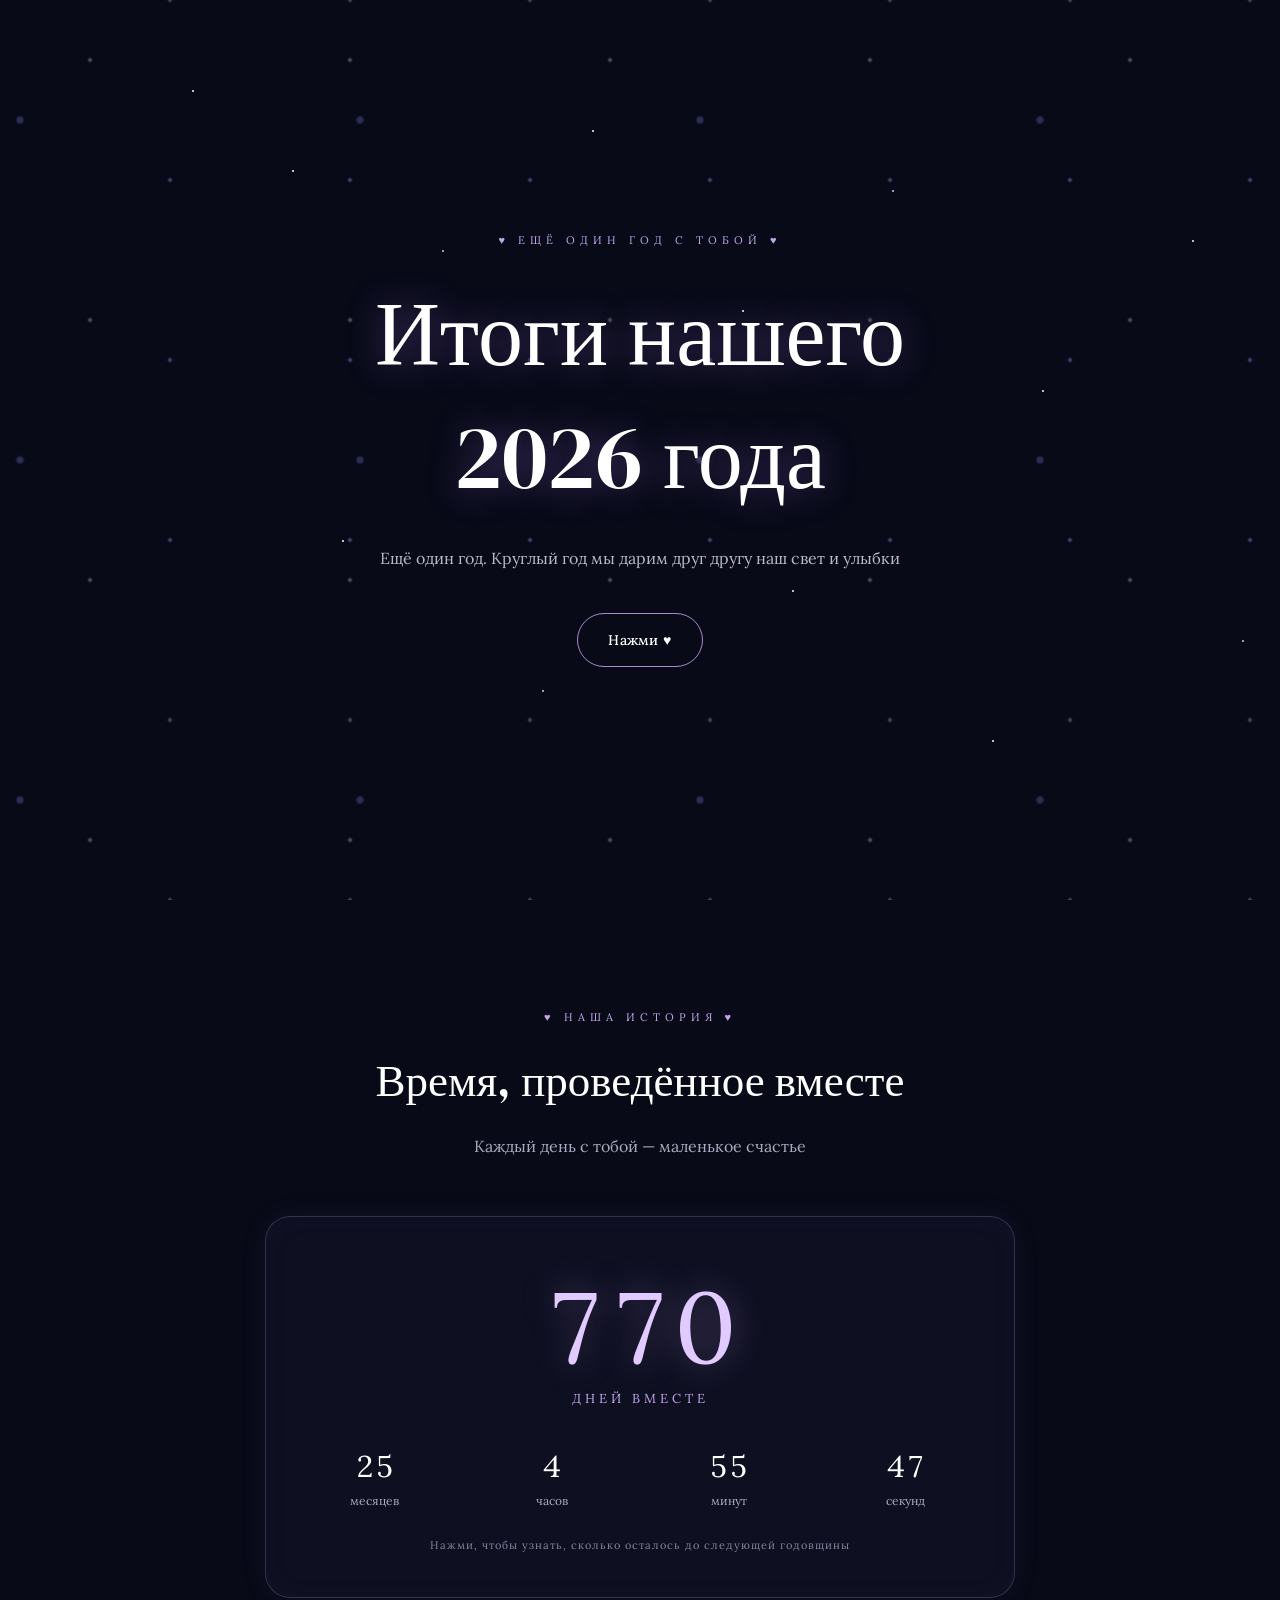
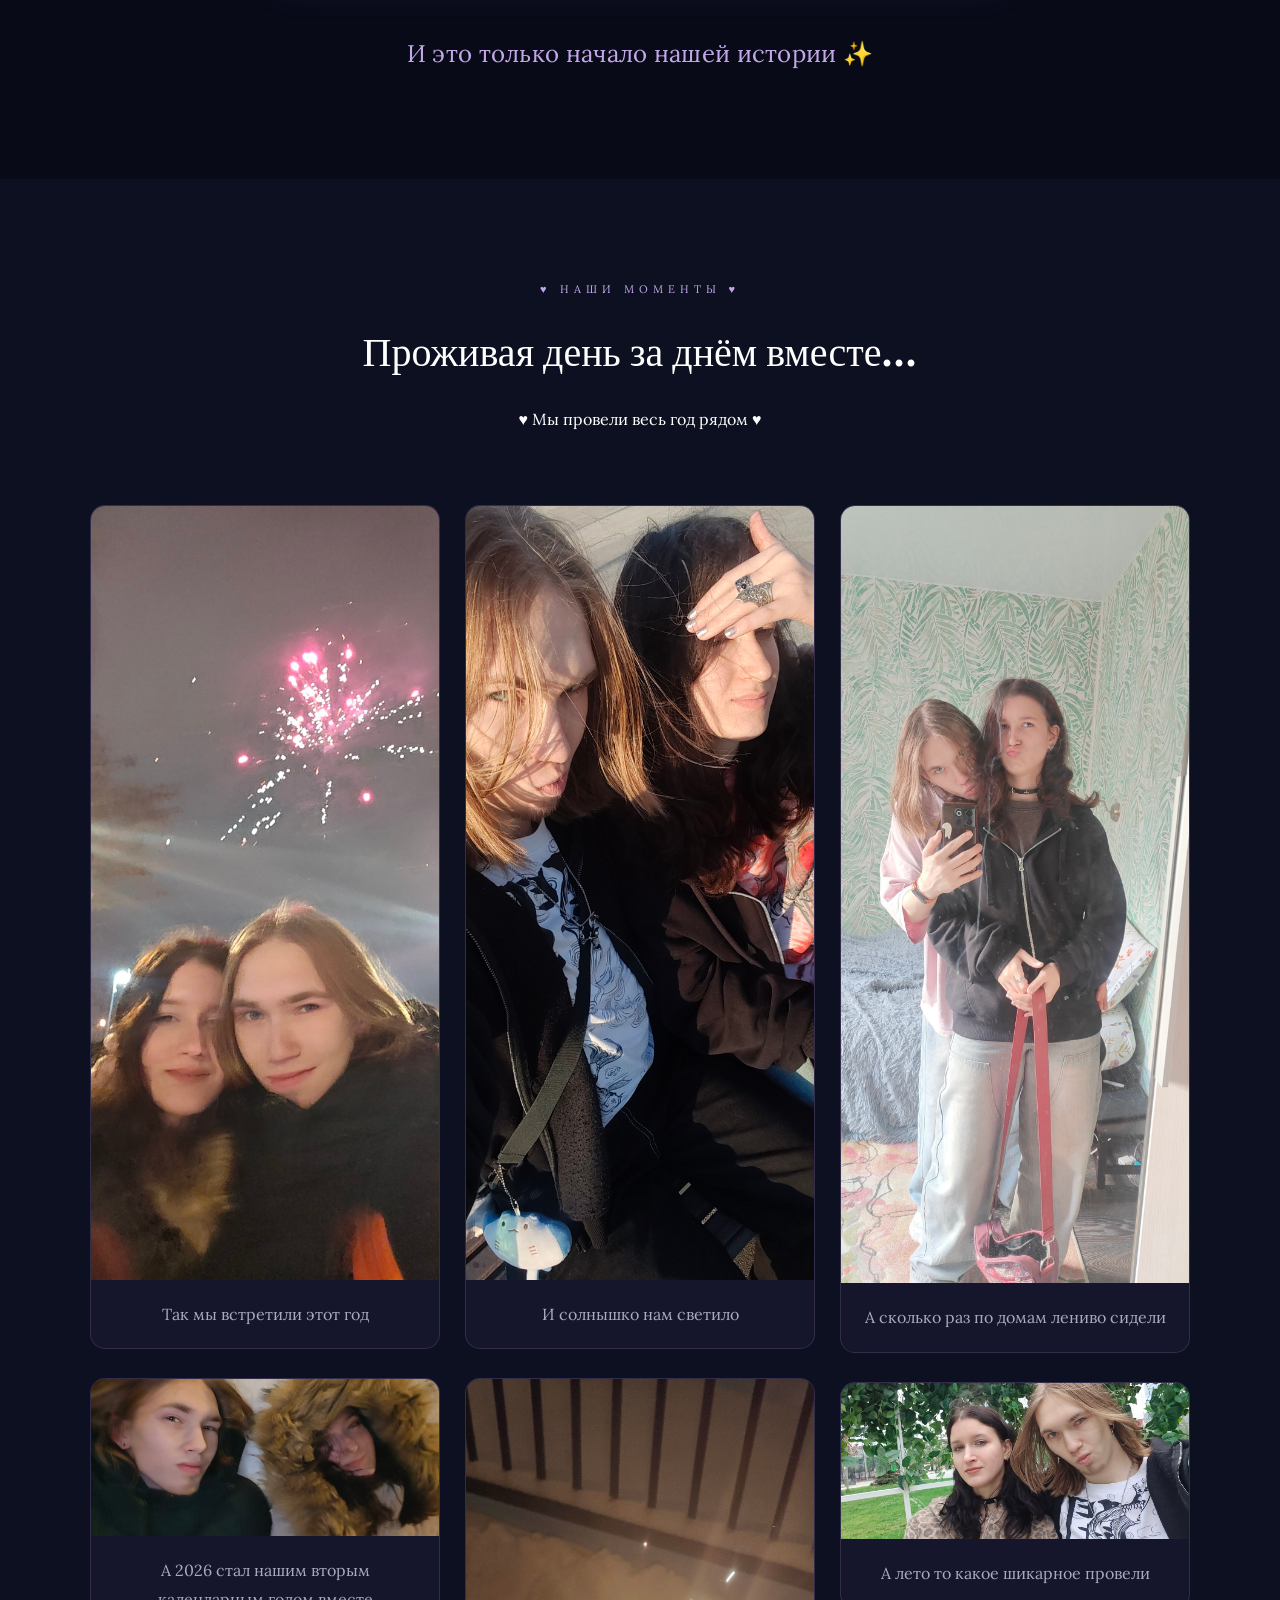
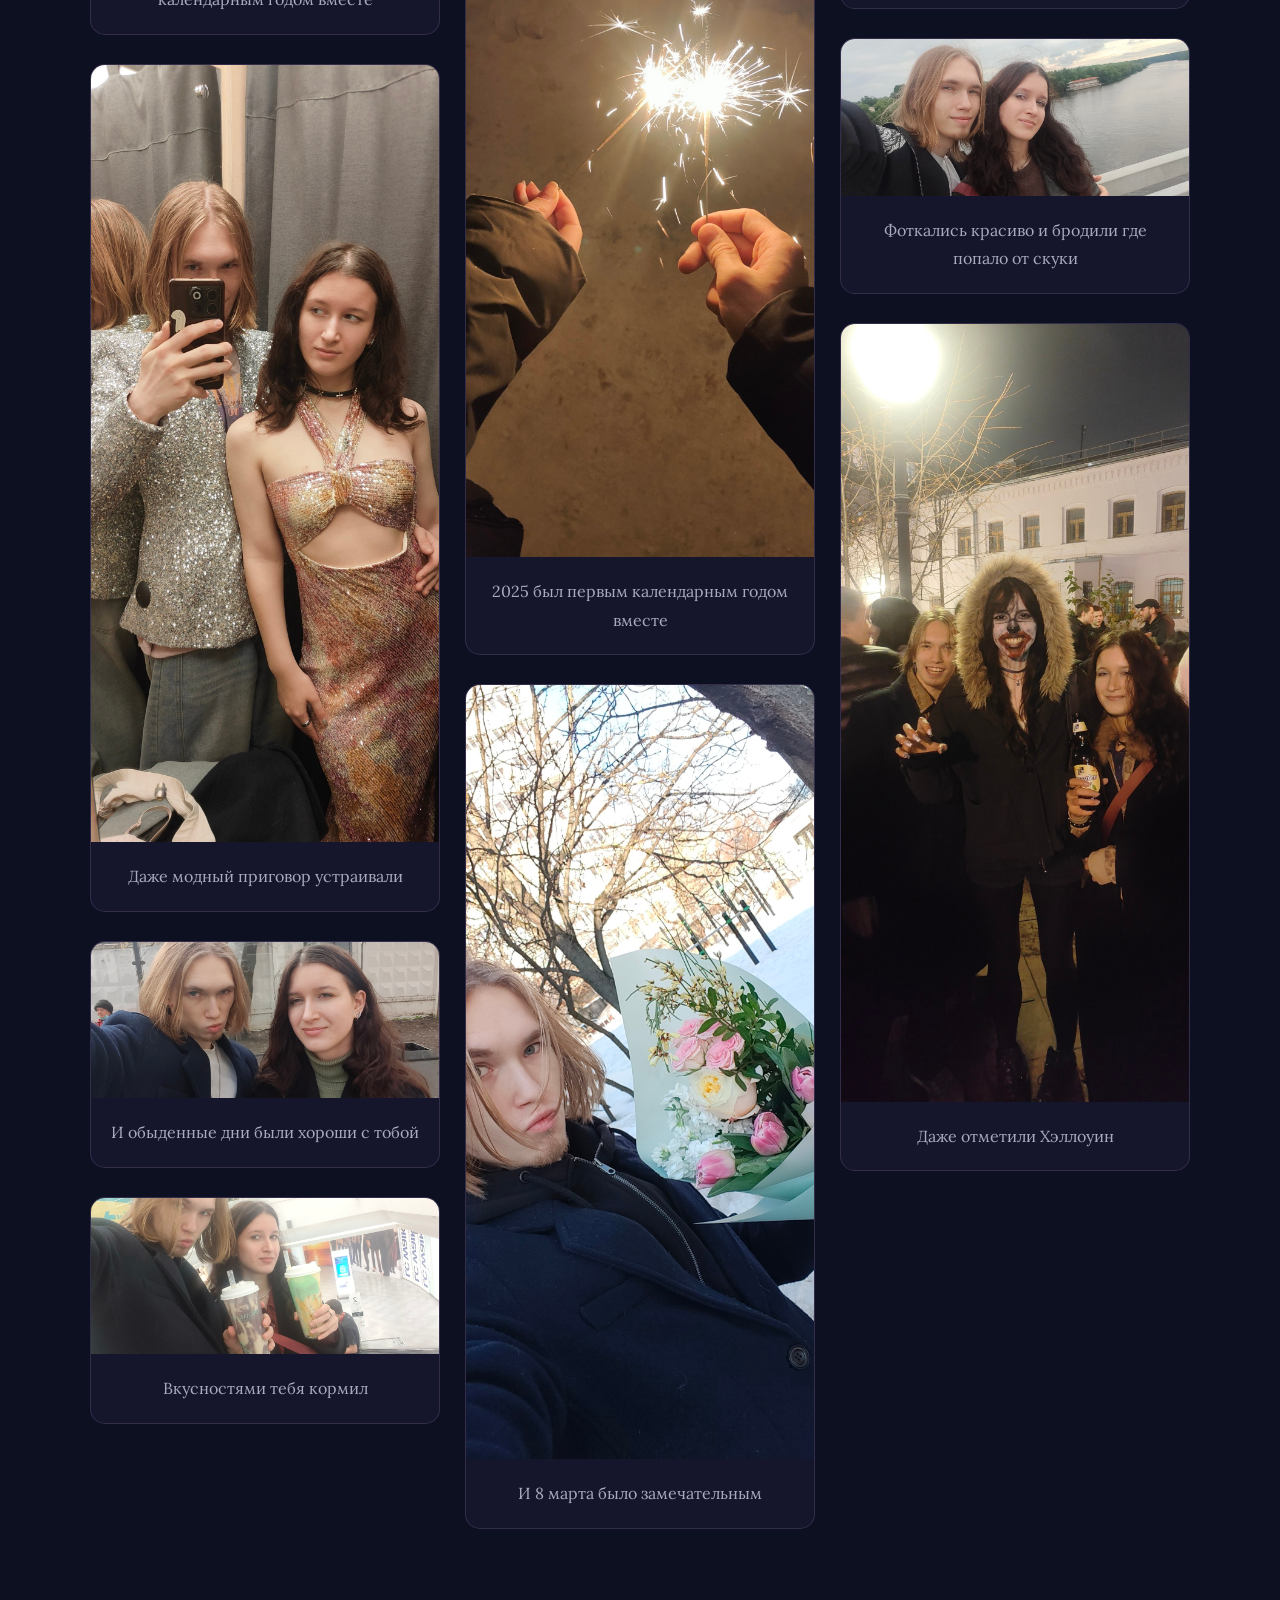
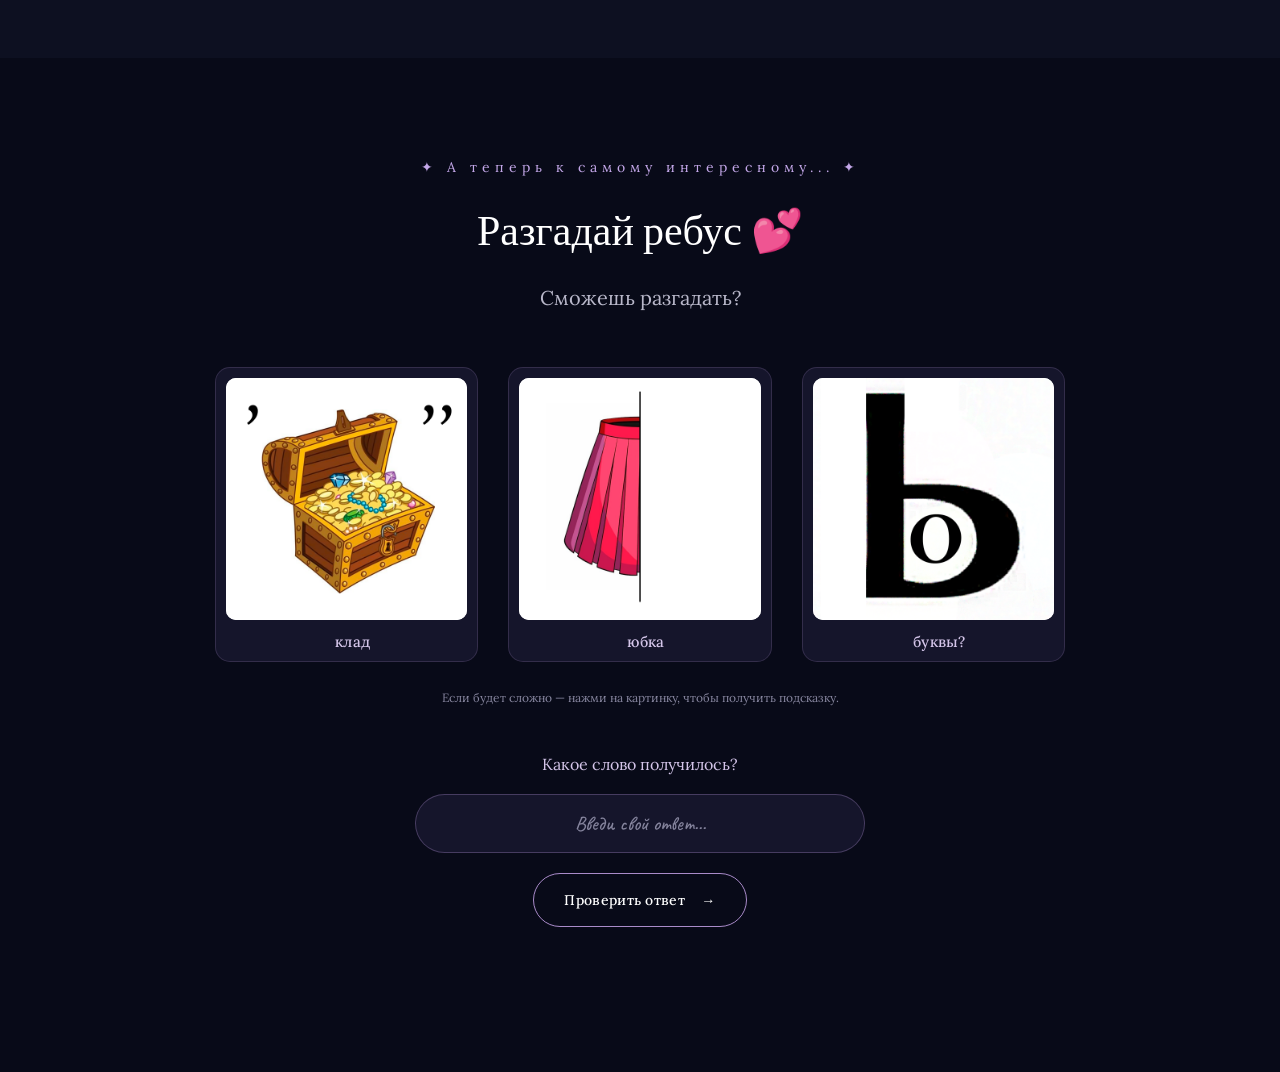
==== ourpersonaluniverse/ourpersonaluniverse.html @ 3a6b5d6d "Initial OPS website" ====
<!DOCTYPE html>
<html lang="ru">
<head>
    <meta charset="UTF-8">
    <meta name="viewport" content="width=device-width, initial-scale=1.0">
    <title>Итоги нашего 2026 года</title>
    <link rel="stylesheet" href="css/style.css">
    <link rel="stylesheet" href="progress.css">
</head>
<body>

    <div class="stars"></div>

    <main class="hero">
        <div class="content">
            <p class="subtitle">♥ ЕЩЁ ОДИН ГОД С ТОБОЙ ♥</p>

            <h1>Итоги нашего 2026 года</h1>

            <p class="description">
                Ещё один год. Круглый год
                мы дарим друг другу наш свет и улыбки
            </p>

            <button id="startButton">
                Нажми ♥
            </button>
        </div>

    </main>

    
<!-- СЧЁТЧИК НАШЕГО ВРЕМЕНИ -->
<section class="counter-section" id="counter">

    <p class="subtitle">♥ НАША ИСТОРИЯ ♥</p>

    <h2>Время, проведённое вместе</h2>

    <p class="counter-description">
        Каждый день с тобой — маленькое счастье
    </p>

    
<div class="counter-container" id="counterCard"
     role="button" tabindex="0"
     aria-label="Переключить счётчик времени">

    <div class="counter-main">
        <span id="days">0</span>
        <p id="mainLabel">дней вместе</p>
    </div>

    <div class="counter-details">

        <div class="counter-item" id="monthsItem">
            <span id="months">0</span>
            <p>месяцев</p>
        </div>

        <div class="counter-item">
            <span id="hours">0</span>
            <p>часов</p>
        </div>

        <div class="counter-item">
            <span id="minutes">0</span>
            <p>минут</p>
        </div>

        <div class="counter-item">
            <span id="seconds">0</span>
            <p>секунд</p>
        </div>

    </div>

    <p class="counter-hint" id="counterHint">
        Нажми, чтобы узнать, сколько осталось до следующей годовщины
    </p>

</div>


    <p class="counter-footer">
        И это только начало нашей истории ✨
    </p>

</section>


    <section class="memories" id="memories">
        <p class="subtitle">♥ НАШИ МОМЕНТЫ ♥</p>
        <h2>Проживая день за днём вместе...</h2>
        <p>♥ Мы провели весь год рядом ♥</p>
        <div class="gallery">

        <div class="photo-card">
            <img src="images/photo1.jpg" alt="Наше воспоминание">
            
            <p>Так мы встретили этот год</p>
        </div>

        <div class="photo-card">
            <img src="images/photo2.jpg" alt="Наше воспоминание">
            <p>А 2026 стал нашим вторым календарным годом вместе</p>
        </div>

        <div class="photo-card">
            <img src="images/photo3.jpg" alt="Наше воспоминание">
            <p>Даже модный приговор устраивали</p>
        </div>

        <div class="photo-card">
            <img src="images/photo4.jpg" alt="Наше воспоминание">
            
            <p>И обыденные дни были хороши с тобой</p>
        </div>

        <div class="photo-card">
            <img src="images/photo5.jpg" alt="Наше воспоминание">
            <p>Вкусностями тебя кормил</p>
        </div>

        <div class="photo-card">
            <img src="images/photo6.jpg" alt="Наше воспоминание">
            <p>И солнышко нам светило</p>
        </div>

        <div class="photo-card">
            <img src="images/photo7.jpg" alt="Наше воспоминание">
            
            <p>2025 был первым календарным годом вместе</p>
        </div>

        <div class="photo-card">
            <img src="images/photo8.jpg" alt="Наше воспоминание">
            <p>И 8 марта было замечательным</p>
        </div>

        <div class="photo-card">
            <img src="images/photo9.jpg" alt="Наше воспоминание">
            <p>А сколько раз по домам лениво сидели</p>
        </div>

        <div class="photo-card">
            <img src="images/photo10.jpg" alt="Наше воспоминание">
            
            <p>А лето то какое шикарное провели</p>
        </div>

        <div class="photo-card">
            <img src="images/photo11.jpg" alt="Наше воспоминание">
            <p>Фоткались красиво и бродили где попало от скуки</p>
        </div>

        <div class="photo-card">
            <img src="images/photo12.jpg" alt="Наше воспоминание">
            <p>Даже отметили Хэллоуин</p>
        </div>

    </div>
    </section>
<!-- ФИНАЛЬНЫЙ РЕБУС -->

<section class="riddle-section" id="riddle">

    <p class="subtitle">✦ А теперь к самому интересному... ✦</p>

    <h2>Разгадай ребус 💕</h2>

    <p class="riddle-description">
        Сможешь разгадать?
    </p>

    <!-- КАРТИНКИ РЕБУСА -->

    <div class="riddle-grid">

        <button class="riddle-card" type="button"
                data-image="rebus/rebus1.png"
                data-hint="С какой стороны находятся апострофы, с той и убираем буквы. Что останется?">

            <img src="rebus/rebus1.png" alt="Клад">
            <span>клад</span>

        </button>

        <button class="riddle-card" type="button"
                data-image="rebus/rebus2.png"
                data-hint="В слове «ЮБКА» четыре буквы. Возьми только его левую половину.">

            <img src="rebus/rebus2.png" alt="Юбка">
            <span>юбка</span>

        </button>

        <button class="riddle-card" type="button"
                data-image="rebus/rebus3.png"
                data-hint="Одна буква находится внутри другой. Прочитай расположение букв вслух.">

            <img src="rebus/rebus3.png" alt="Третья часть ребуса">
            <span>буквы?</span>

        </button>

    </div>

    <p class="riddle-hint">
        Если будет сложно — нажми на картинку, чтобы получить подсказку.
    </p>

    <!-- ОТВЕТ -->

    <div class="riddle-answer">

        <p class="riddle-question">Какое слово получилось?</p>

        <input
            type="text"
            id="riddleInput"
            placeholder="Введи свой ответ..."
            autocomplete="off"
        >

        <button id="checkRiddle" type="button">
            Проверить ответ
            <span>→</span>
        </button>

        <p id="riddleMessage" aria-live="polite"></p>

        <button id="secretButton" type="button" hidden>
            Открыть подарок ♥
            <span>→</span>
        </button>

    </div>

</section>


<!-- ОКНО С ПЕРЕВОРОТОМ КАРТОЧКИ -->

<div class="riddle-modal" id="riddleModal" hidden>

    <div class="riddle-modal-card">

        <button class="riddle-modal-close"
                id="closeRiddleModal"
                type="button"
                aria-label="Закрыть">
            &times;
        </button>

        <div class="riddle-flip-inner">

            <!-- ЛИЦЕВАЯ СТОРОНА -->

            <div class="riddle-face riddle-front">
                <img src="" alt="Увеличенная картинка ребуса"
                     id="riddleModalImage">
            </div>

            <!-- ОБРАТНАЯ СТОРОНА -->

            <div class="riddle-face riddle-back">
                <p id="riddleModalHint"></p>
            </div>

        </div>

    </div>

</div>

    <!-- Увеличенный просмотр фотографии -->
<div class="lightbox" id="lightbox">
    <button class="close-lightbox" id="closeLightbox">
        &times;
    </button>

    <img src="" alt="Увеличенная фотография" id="lightboxImage">
</div>
    <script src="progress.js"></script>
    <script src="js/script.js"></script>
</body>
</html>
---- ourpersonaluniverse/css/style.css ----
@import url('https://fonts.googleapis.com/css2?family=Caveat:wght@400;500;600;700&family=DM+Serif+Display&family=Lora:wght@400;500;600;700&display=swap');
* {
    margin: 0;
    padding: 0;
    box-sizing: border-box;
}

html {
    scroll-behavior: smooth;
}

body {
    background: #080a18;
    color: #ffffff;
    font-family: 'Lora', serif;
    overflow-x: hidden;
}

h1,
h2,
h3 {
    font-family: 'DM Serif Display', serif;
    font-weight: 500;
}

.hero {
    min-height: 100vh;
    display: flex;
    align-items: center;
    justify-content: center;
    text-align: center;
    position: relative;
    padding: 30px;
}

.content {
    max-width: 650px;
    animation: appear 1.5s ease;
}

.subtitle {
    color: #c3a7e8;
    font-size: 11px;
    letter-spacing: 5px;
    margin-bottom: 25px;
}

h1 {
    font-size: clamp(48px, 10vw, 90px);
    font-weight: 400;
    margin-bottom: 25px;
    text-shadow: 0 0 35px #a77be866;
}

.description {
    color: #b9b8ca;
    font-size: 16px;
    line-height: 1.8;
    margin-bottom: 40px;
}

button {
    background: transparent;
    border: 1px solid #a98bc9;
    border-radius: 30px;
    padding: 17px 30px;
    color: white;
    font-size: 14px;
    cursor: pointer;
    transition: 0.4s;
}

button:hover {
    background: #a98bc9;
    box-shadow: 0 0 30px #a98bc955;
}

button span {
    margin-left: 12px;
}

.scroll-hint {
    position: fixed;
    bottom: 25px;
    color: #85849d;
    font-size: 12px;
}

.arrow {
    margin-top: 20px;
    font-size: 50px;
    animation: float 1s infinite;
}

.memories {
    min-height: 70vh;
    padding: 100px 25px;
    text-align: center;
    background: #0d1021;
}

.memories h2 {
    font-size: clamp(25px, 5vw, 40px);
    font-weight: 400;
    margin-bottom: 25px;
}

.memories p:last-child {
    color: #aaa9bd;
    line-height: 1.8;
}

@keyframes appear {
    from {
        opacity: 0;
        transform: translateY(25px);
    }
    to {
        opacity: 1;
        transform: translateY(0);
    }
}

@keyframes float {
    0%, 100% {
        transform: translateY(0);
    }
    50% {
        transform: translateY(8px);
    }
}

/*--------------------------------------------------------------*/

/* ЗВЁЗДНОЕ НЕБО */

.stars {
    position: fixed;
    inset: 0;
    overflow: hidden;
    pointer-events: none;
    z-index: 0;
}

/* Маленькие звёзды */

.stars::before {
    content: "";
    position: absolute;
    width: 2px;
    height: 2px;
    top: 10%;
    left: 15%;
    border-radius: 50%;
    background: #ffffff;

    box-shadow:
        100px 80px #ffffff,
        250px 160px #c9c5ff,
        400px 40px #ffffff,
        550px 220px #ffffff,
        700px 100px #c9c5ff,
        850px 300px #ffffff,
        1000px 150px #ffffff,
        1150px 50px #c9c5ff,
        1300px 250px #ffffff,
        150px 450px #ffffff,
        350px 600px #c9c5ff,
        600px 500px #ffffff,
        800px 650px #ffffff,
        1050px 550px #c9c5ff,
        1250px 700px #ffffff;

    animation: twinkle 4s ease-in-out infinite alternate;
}

/* Светящиеся частицы */

.stars::after {
    content: "";
    position: absolute;
    inset: -50%;

    background:
        radial-gradient(circle, #bca5ff55 1px, transparent 3px),
        radial-gradient(circle, #ffffff44 1px, transparent 3px),
        radial-gradient(circle, #8e9dff44 2px, transparent 5px);

    background-size:
        180px 180px,
        260px 260px,
        340px 340px;

    background-position:
        0 0,
        80px 120px,
        150px 60px;

    animation: particlesMove 60s linear infinite;
}

/* Мерцание звёзд */

@keyframes twinkle {
    from {
        opacity: 0.3;
        transform: scale(0.8);
    }

    to {
        opacity: 1;
        transform: scale(1.2);
    }
}

/* Медленное движение частиц */

@keyframes particlesMove {
    from {
        transform: translate(0, 0);
    }

    to {
        transform: translate(100px, 150px);
    }
}

/* Содержимое должно быть поверх звёзд */

.content,
.scroll-hint,
.memories > * {
    position: relative;
    z-index: 1;
}

/* ФОТОГАЛЕРЕЯ */

/* ВЕРТИКАЛЬНАЯ ФОТОМОЗАИКА */

.gallery {
    max-width: 1100px;
    margin: 70px auto 0;

    columns: 3;
    column-gap: 25px;
}

.photo-card {
    display: inline-block;
    width: 100%;
    margin-bottom: 25px;

    background: #15152b;
    border: 1px solid #a98bc933;
    border-radius: 15px;
    overflow: hidden;

    break-inside: avoid;
    transition: 0.4s;
}

.photo-card:hover {
    transform: translateY(-5px);
    box-shadow: 0 0 30px #a98bc944;
}

.photo-card img {
    width: 100%;
    height: auto;
    display: block;
}

.photo-card p {
    padding: 20px 15px;
    color: #d4c5e9;
    line-height: 1.6;
}

/* Адаптация под экраны */

@media (max-width: 800px) {
    .gallery {
        columns: 2;
    }
}

@media (max-width: 550px) {
    .gallery {
        columns: 1;
    }
}

/* УВЕЛИЧЕННЫЙ ПРОСМОТР ФОТОГРАФИЙ */

.lightbox {
    position: fixed;
    inset: 0;

    background: rgba(3, 4, 15, 0.92);
    backdrop-filter: blur(8px);

    display: flex;
    justify-content: center;
    align-items: center;

    z-index: 1000;

    opacity: 0;
    visibility: hidden;

    transition: 0.4s;
}

.lightbox.active {
    opacity: 1;
    visibility: visible;
}

.lightbox img {
    max-width: 85%;
    max-height: 85vh;

    object-fit: contain;
    border-radius: 12px;

    box-shadow: 0 0 50px #a98bc955;

    transform: scale(0.8);
    transition: 0.4s;
}

.lightbox.active img {
    transform: scale(1);
}

/* Кнопка закрытия */

.close-lightbox {
    position: absolute;
    top: 25px;
    right: 35px;

    background: none;
    border: none;

    color: white;
    font-size: 40px;

    cursor: pointer;
}


/* СЧЁТЧИК ВРЕМЕНИ */

.counter-section {
    min-height: 75vh;
    padding: 110px 25px;
    text-align: center;
    position: relative;
}

.counter-section h2 {
    font-size: clamp(28px, 5vw, 45px);
    font-weight: 400;
    margin-bottom: 20px;
}

.counter-description {
    color: #aaa9bd;
    line-height: 1.8;
    margin-bottom: 55px;
}

.counter-container {
    max-width: 750px;
    margin: 0 auto;
    padding: 45px 30px;

    background: rgba(21, 21, 43, 0.55);
    border: 1px solid #a98bc944;
    border-radius: 25px;

    backdrop-filter: blur(8px);

    box-shadow:
        0 0 30px #a98bc911,
        inset 0 0 30px #a98bc908;
}

.counter-main {
    margin-bottom: 40px;
}

.counter-main span {
    display: block;
    font-size: clamp(65px, 12vw, 100px);
    font-weight: 300;
    color: #e0caff;
    text-shadow: 0 0 35px #a98bc977;
    font-variant-numeric: tabular-nums;
}

.counter-main p {
    color: #c3a7e8;
    letter-spacing: 4px;
    font-size: 13px;
    text-transform: uppercase;
}

.counter-details {
    display: grid;
    grid-template-columns: repeat(4, 1fr);
    gap: 20px;
}

.counter-item span {
    display: block;
    color: #ffffff;
    font-size: 30px;
    font-variant-numeric: tabular-nums;
}

.counter-item p {
    color: #aaa9bd;
    font-size: 12px;
    margin-top: 8px;
}

.counter-footer {
    margin-top: 40px;
    color: #c3a7e8;
    font-style: normal;
    font-size: 12px;
}

@media (max-width: 550px) {
    .counter-container {
        padding: 35px 15px;
    }

    .counter-details {
        grid-template-columns: repeat(2, 1fr);
        row-gap: 30px;
    }
}


/* ПЕРЕКЛЮЧЕНИЕ СЧЁТЧИКА */

.counter-container {
    cursor: pointer;
    transition: opacity 0.3s ease, transform 0.3s ease;
}

.counter-container.switching {
    opacity: 0;
    transform: translateY(10px) scale(0.98);
}

.counter-container:focus-visible {
    outline: 2px solid #c3a7e8;
    outline-offset: 6px;
}

.counter-hint {
    color: #85849d;
    font-size: 11px;
    margin-top: 30px;
    letter-spacing: 1px;
}

.counter-details.three-items {
    grid-template-columns: repeat(3, 1fr);
}
/*------------------------------------------------*/
/* ФИНАЛЬНЫЙ РЕБУС */

.riddle-section {
    padding: 100px 25px;
    text-align: center;
    position: relative;
    z-index: 1;
}

.riddle-section .subtitle {
    font-size: 14px;
}

.riddle-section h2 {
    font-size: clamp(28px, 5vw, 42px);
    font-weight: 400;
    margin-bottom: 20px;
}

.riddle-description {
    color: #b9b8ca;
    font-size: 20px;
    line-height: 1.8;
    margin-bottom: 50px;
}

/* ТРИ КАРТИНКИ */

.riddle-grid {
    max-width: 850px;
    margin: 0 auto;

    display: grid;
    grid-template-columns: repeat(3, minmax(0, 1fr));

    gap: clamp(10px, 3vw, 30px);
}

.riddle-card {
    width: 100%;
    min-width: 0;
    padding: 10px;

    background: #15152b;
    border: 1px solid #a98bc933;
    border-radius: 15px;

    color: white;
    cursor: pointer;

    display: flex;
    flex-direction: column;
    align-items: center;
    gap: 12px;

    transition: 0.3s;
}

.riddle-card:hover {
    background: #20203a;
    border-color: #a98bc9;
    transform: translateY(-5px);
    box-shadow: 0 0 25px #a98bc933;
}

.riddle-card img {
    width: 100%;
    aspect-ratio: 1 / 1;
    object-fit: contain;

    background: white;
    border-radius: 10px;

    display: block;
}

.riddle-card span {
    font-size: clamp(10px, 2vw, 15px);
    color: #d4c5e9;
}

.riddle-hint {
    color: #85849d;
    font-size: 12px;
    line-height: 1.7;
    margin: 25px auto 45px;
}

/*------------------------------------------------*/
/* ПОЛЕ ОТВЕТА */

.riddle-answer {
    max-width: 450px;
    margin: 0 auto;
}

.riddle-question {
    color: #d4c5e9;
    margin-bottom: 20px;
}

.riddle-answer input {
    width: 100%;
    padding: 16px 20px;

    background: #15152b;
    border: 1px solid #a98bc955;
    border-radius: 30px;

    color: white;
    font-size: 15px;
    text-align: center;

    outline: none;
    transition: border-color 0.3s, box-shadow 0.3s;
}

.riddle-answer input::placeholder {
    color: #85849d;
}

.riddle-answer input:focus {
    border-color: #c3a7e8;
    box-shadow: 0 0 20px #a98bc933;
}

/* НЕПРАВИЛЬНЫЙ ОТВЕТ */

.riddle-answer input.error {
    border-color: #ff5555;
    box-shadow: 0 0 20px #ff333355;
    animation: riddleShake 0.4s ease;
}

@keyframes riddleShake {
    0%, 100% {
        transform: translateX(0);
    }

    20%, 60% {
        transform: translateX(-7px);
    }

    40%, 80% {
        transform: translateX(7px);
    }
}

/* ПРАВИЛЬНЫЙ ОТВЕТ */

.riddle-answer input.success {
    border-color: #c3a7e8;
    box-shadow:
        0 0 12px #c3a7e8,
        0 0 30px #a98bc9aa;
}

/* СООБЩЕНИЕ */

#riddleMessage {
    min-height: 25px;
    margin-top: 20px;
    font-size: 14px;
    color: #d4c5e9;
}

/* КНОПКИ */

#checkRiddle,
#secretButton {
    margin-top: 20px;
}

#secretButton {
    background: #a98bc9;
    border-color: #a98bc9;
    color: white;
}

#secretButton:hover {
    background: #9272b5;
    box-shadow: 0 0 30px #a98bc955;
}

[hidden] {
    display: none !important;
}

.riddle-footer {
    margin-top: 70px;
    color: #85849d;
    font-size: 13px;
}

/*------------------------------------------------*/
/* ОКНО ПОДСКАЗКИ */

.riddle-modal {
    position: fixed;
    inset: 0;

    display: flex;
    justify-content: center;
    align-items: center;

    padding: 20px;

    background: rgba(3, 4, 15, 0.92);
    backdrop-filter: blur(8px);

    z-index: 1100;

    opacity: 0;
    visibility: hidden;

    transition: opacity 0.35s, visibility 0.35s;
}

.riddle-modal.active {
    opacity: 1;
    visibility: visible;
}

/* УВЕЛИЧЕННАЯ КАРТОЧКА */

.riddle-modal-card {
    position: relative;

    width: min(500px, 90vw);
    height: min(500px, 75vh);

    perspective: 1200px;

    transform: scale(0.65);
    transition: transform 0.45s ease;
}

.riddle-modal.active .riddle-modal-card {
    transform: scale(1);
}

/* ВНУТРЕННЯЯ ЧАСТЬ КАРТОЧКИ */

.riddle-flip-inner {
    position: relative;
    width: 100%;
    height: 100%;

    transform-style: preserve-3d;
    transition: transform 0.7s cubic-bezier(0.2, 0.7, 0.3, 1);
}

.riddle-modal.active .riddle-flip-inner {
    transform: rotateY(180deg);
}

/* ОБЕ СТОРОНЫ */

.riddle-face {
    position: absolute;
    inset: 0;

    display: flex;
    justify-content: center;
    align-items: center;

    padding: 25px;

    background: #15152b;
    border: 1px solid #a98bc955;
    border-radius: 20px;

    backface-visibility: hidden;
    -webkit-backface-visibility: hidden;

    overflow: hidden;
}

/* ЛИЦЕВАЯ СТОРОНА */

.riddle-front img {
    max-width: 100%;
    max-height: 100%;

    object-fit: contain;

    background: white;
    border-radius: 12px;
}

/* ОБРАТНАЯ СТОРОНА */

.riddle-back {
    transform: rotateY(180deg);
}

.riddle-back p {
    color: #d4c5e9;
    font-size: clamp(17px, 4vw, 23px);
    line-height: 1.8;
    text-align: center;
}

/* КРЕСТИК */

.riddle-modal-close {
    position: absolute;
    top: 5px;
    right: 15px;

    z-index: 5;

    background: transparent;
    border: none;

    color: white;
    font-size: 35px;
    cursor: pointer;
}

/*------------------------------------------------*/
/* ТЕЛЕФОНЫ */

@media (max-width: 550px) {

    .riddle-section {
        padding: 75px 12px;
    }

    .riddle-grid {
        gap: 8px;
    }

    .riddle-card {
        padding: 6px;
        border-radius: 10px;
        gap: 8px;
    }

    .riddle-modal-card {
        width: 90vw;
        height: 65vh;
    }

    .riddle-face {
        padding: 15px;
    }

}


/* ==========================================
   OPS — ТИПОГРАФИКА
========================================== */



/* Основные описания */

.description,
.memories p,
.photo-card p,
.counter-description,
.riddle-description,
.riddle-hint,
.riddle-question,
.riddle-footer,
.riddle-back p {
    font-family: 'Lora', serif;
}

/* Кнопки */

button {
    font-family: 'Lora', serif;
    font-weight: 500;
    letter-spacing: 0.3px;
}

/* Поля ввода */

input {
    font-family: 'Lora', serif;
}

/* Подписи и вспомогательный текст */

.counter-item p,
.counter-hint,
.scroll-hint,
.riddle-card span {
    font-family: 'Lora', serif;
}

/* Рукописные акценты */

.counter-footer {
    font-size: 24px;
    letter-spacing: 0.3px;
}

/* Читаемость текста */

.description,
.memories p,
.photo-card p,
.counter-description,
.riddle-description,
.riddle-hint {
    line-height: 1.9;
}

/* РУКОПИСНЫЙ ШРИФТ РЕБУСА */

#riddleInput,
#riddleMessage {
    font-family: 'Caveat';
    font-size: 20px;
    font-weight: 500;
}
---- ourpersonaluniverse/progress.css ----
/* ========================================
   АНИМАЦИЯ ПОЛУЧЕНИЯ СЕРДЦА
======================================== */

.ops-heart-reward {
    position: fixed;
    top: 25px;
    left: 50%;
    z-index: 10000;

    display: flex;
    align-items: center;
    gap: 12px;

    padding: 14px 22px;

    background: rgba(235, 225, 255, 0.97);
    border: 1px solid rgba(180, 150, 230, 0.55);
    border-radius: 20px;

    box-shadow: 0 8px 30px rgba(130, 95, 190, 0.22);

    opacity: 0;
    transform: translate(-50%, -20px) scale(0.9);

    pointer-events: none;

    transition:
        opacity 0.45s ease,
        transform 0.45s cubic-bezier(0.2, 0.8, 0.2, 1);
}

.ops-heart-reward.show {
    opacity: 1;
    transform: translate(-50%, 0) scale(1);
}

.ops-heart-reward-text {
    display: flex;
    flex-direction: column;
    gap: 3px;
}

.ops-heart-reward-number {
    color: #e84b83;
    font-size: 23px;
    font-weight: 800;
}

.ops-heart-reward-label {
    color: #8c4966;
    font-size: 13px;
    font-weight: 600;
}

.ops-heart-reward-icon {
    font-size: 32px;
    display: inline-block;
    animation: heartFloat 1s ease-in-out infinite;
}

@keyframes heartFloat {
    0%, 100% {
        transform: translateY(0) rotate(-8deg);
    }

    50% {
        transform: translateY(-9px) rotate(8deg);
    }
}

@media (max-width: 480px) {
    .ops-heart-reward {
        top: 15px;
        padding: 12px 17px;
        gap: 10px;
        white-space: nowrap;
    }
}
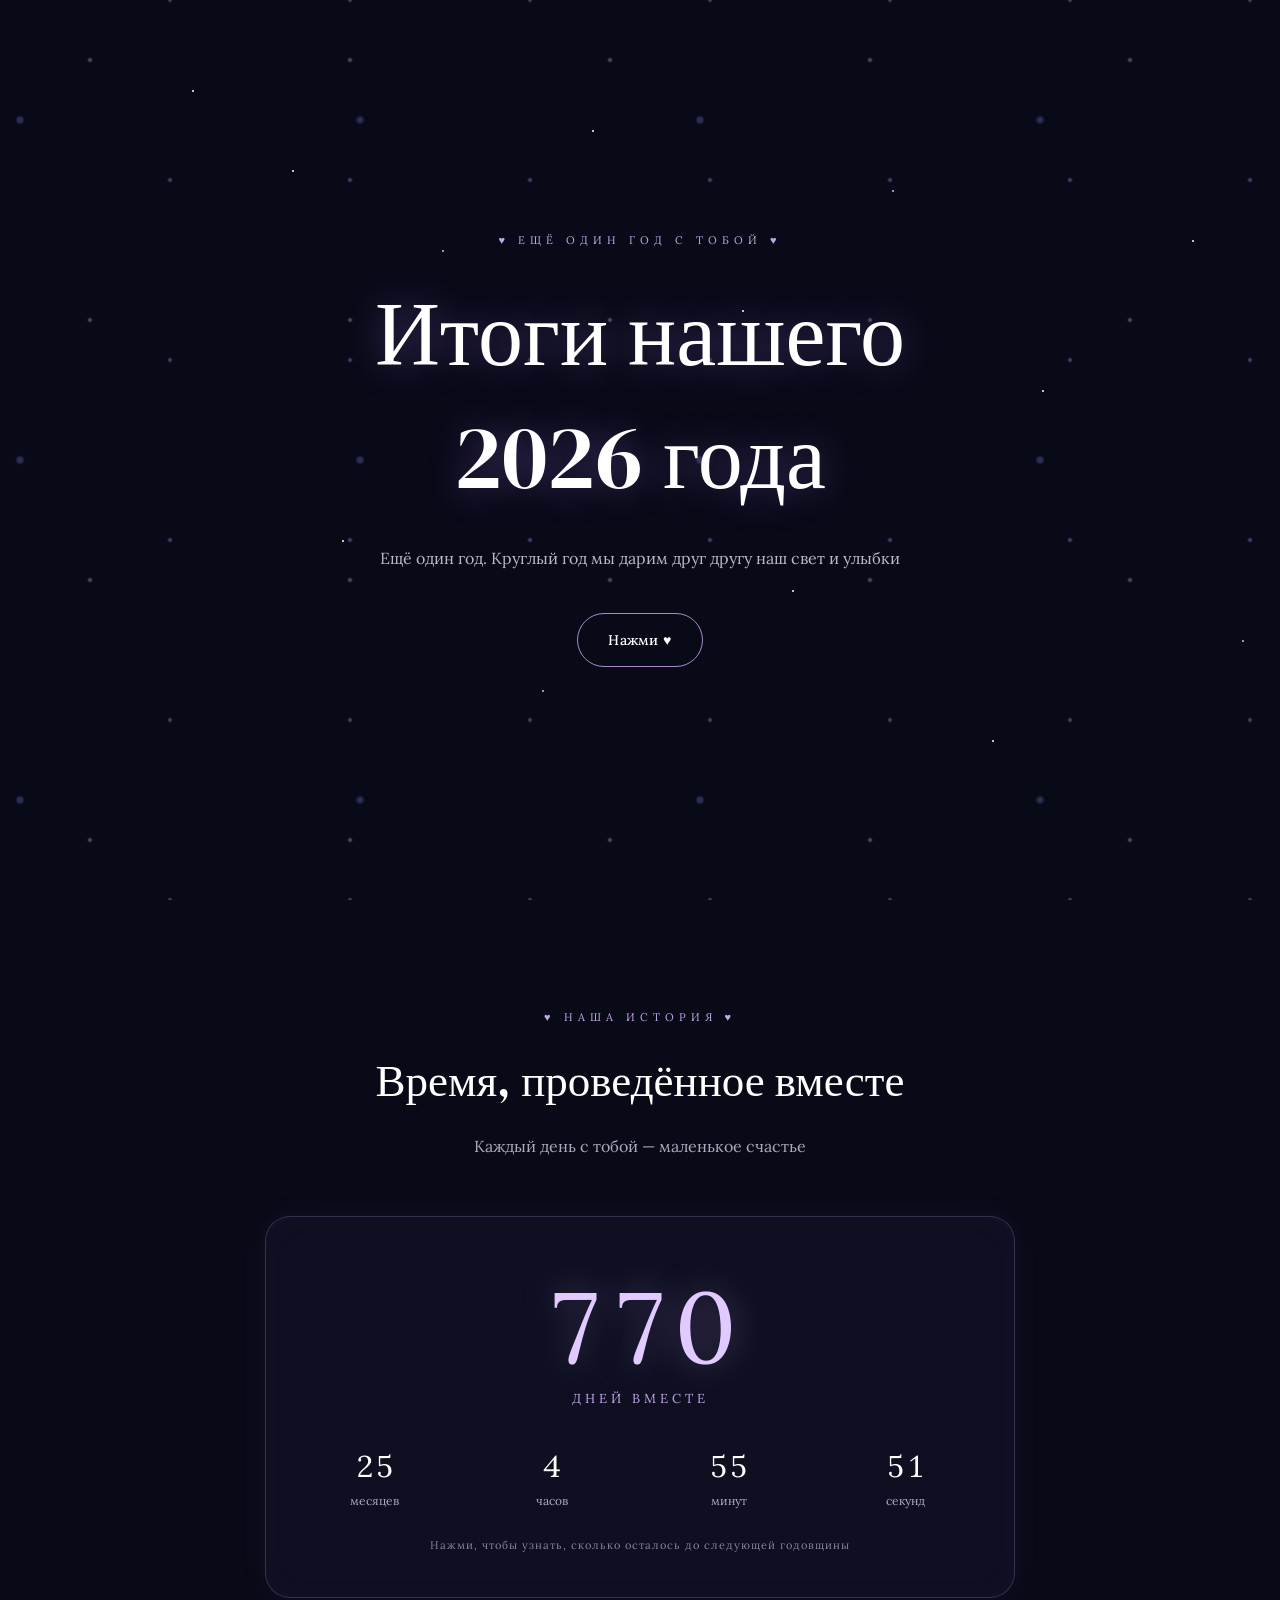
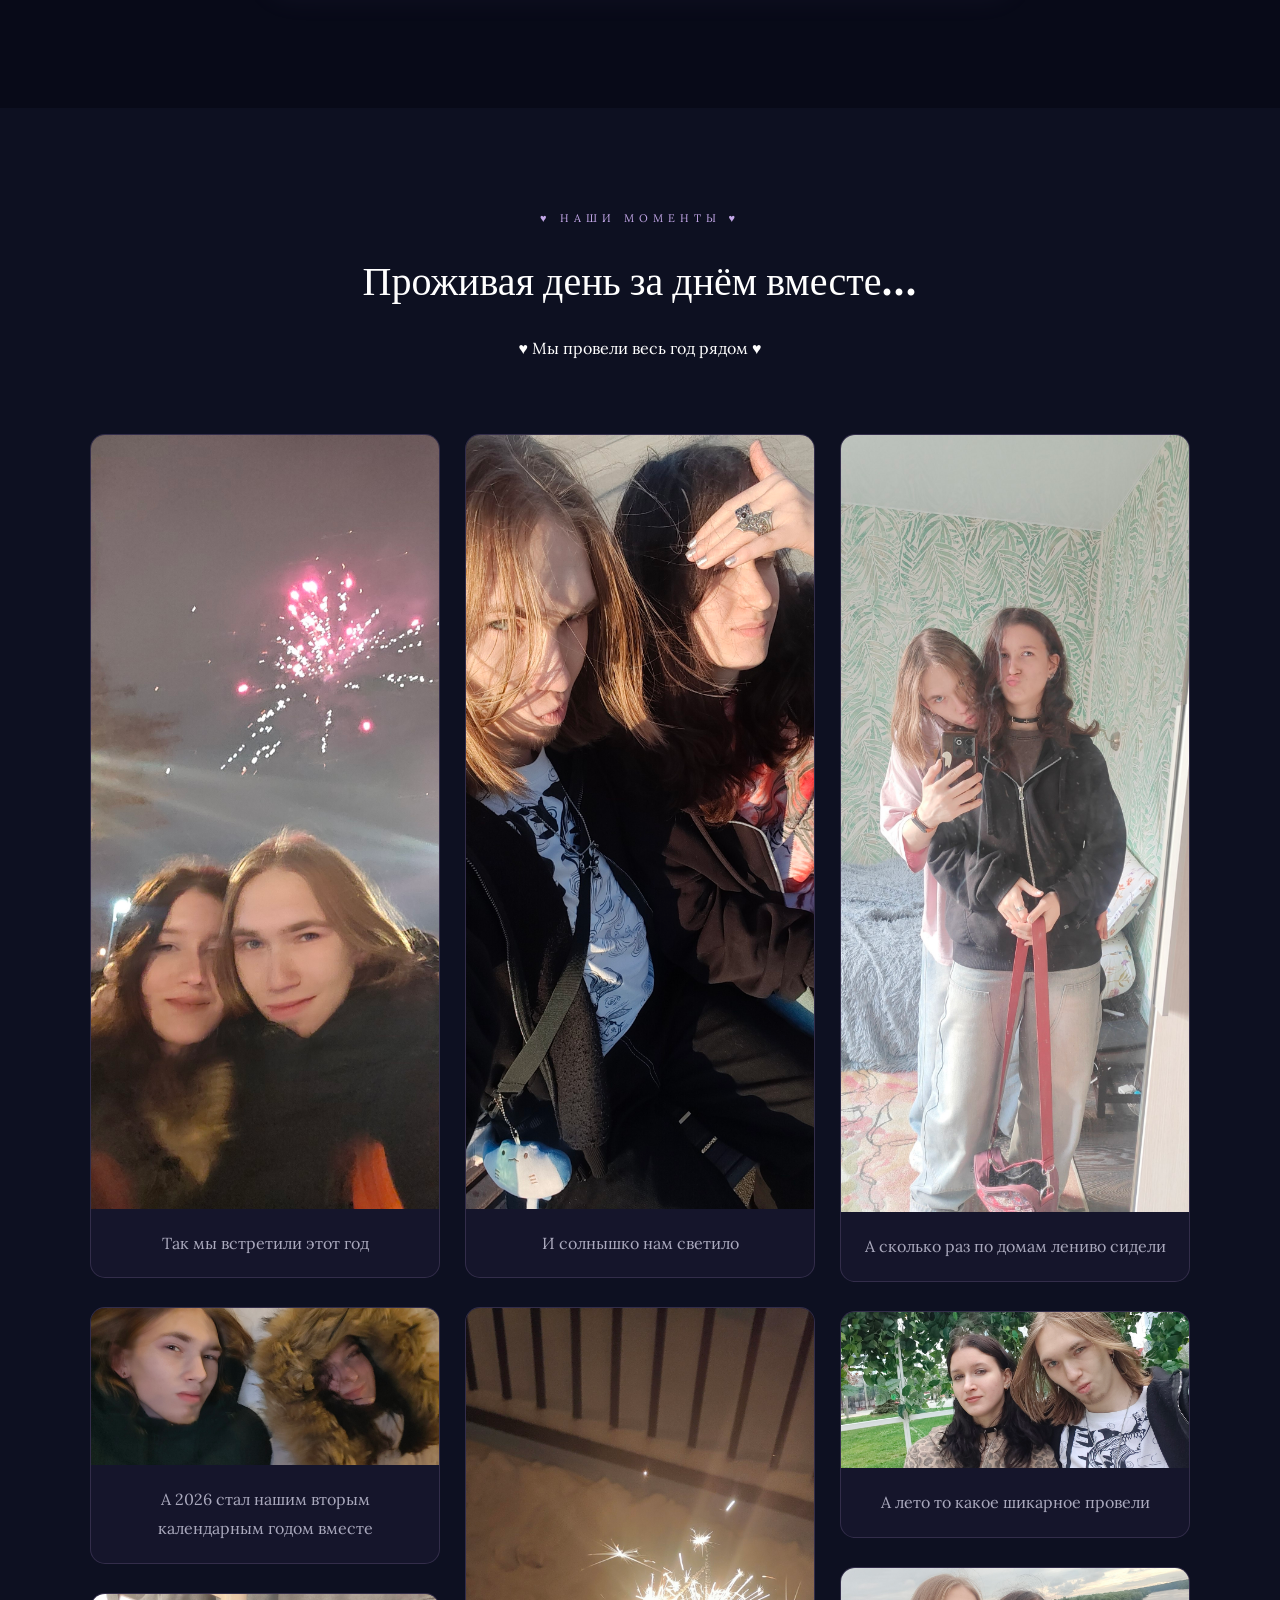
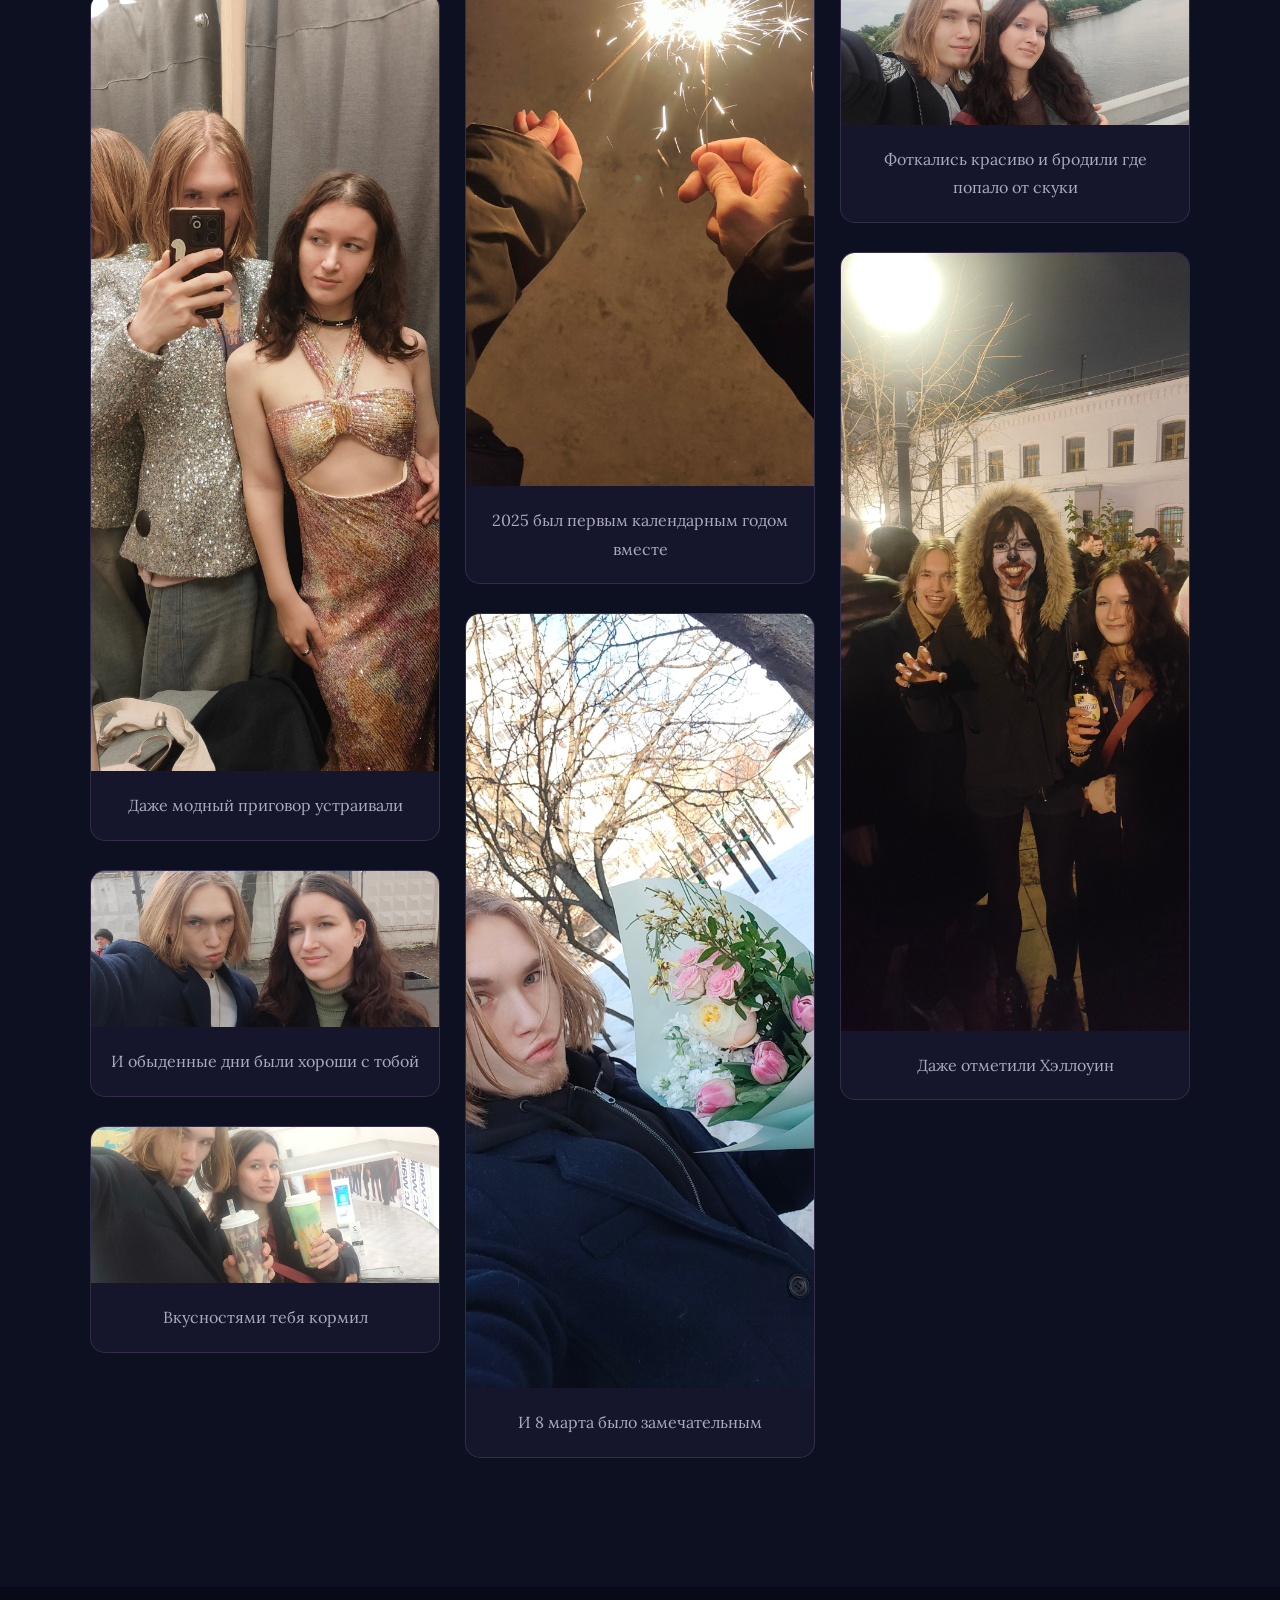
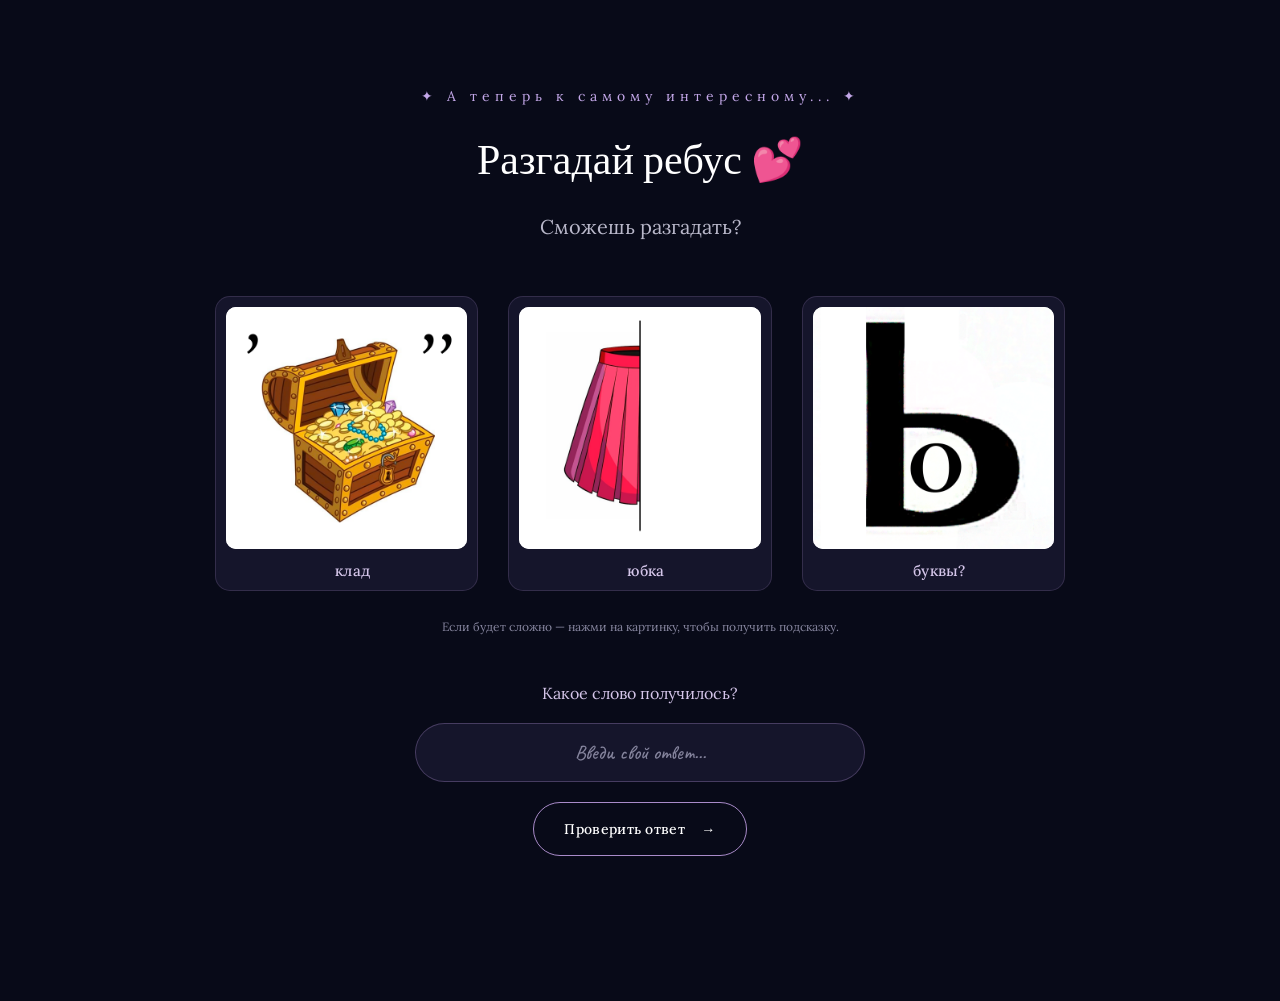
==== commit f1323f11: "second game for fourth star fix" ====
--- a/ourpersonaluniverse/ourpersonaluniverse.html
+++ b/ourpersonaluniverse/ourpersonaluniverse.html
@@ -82,11 +82,6 @@
 
 </div>
 
-
-    <p class="counter-footer">
-        И это только начало нашей истории ✨
-    </p>
-
 </section>
 
 
